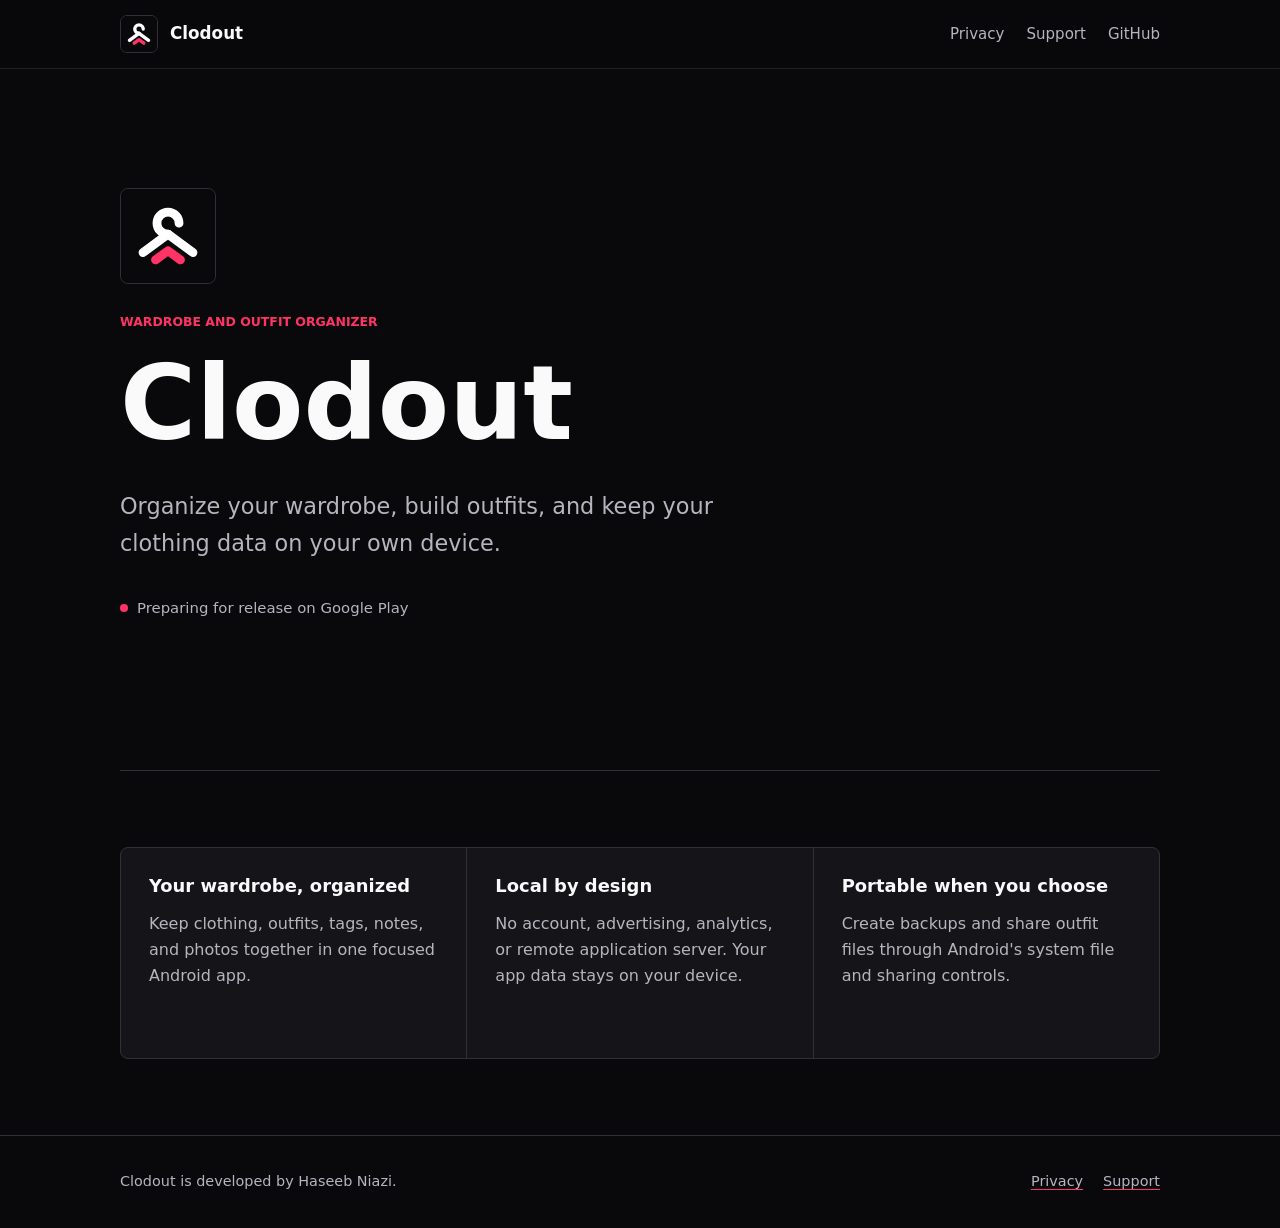
==== index.html @ 92f89fe3 "Create Clodout public website" ====
<!doctype html>
<html lang="en-US">
<head>
    <meta charset="utf-8">
    <meta name="viewport" content="width=device-width, initial-scale=1">
    <meta name="theme-color" content="#09090b">
    <meta name="description" content="Clodout is a private, local-first Android app for organizing clothing and building outfits.">
    <meta property="og:title" content="Clodout">
    <meta property="og:description" content="Organize your wardrobe. Build outfits your way.">
    <meta property="og:image" content="/assets/social-preview.png">
    <meta property="og:type" content="website">
    <title>Clodout</title>
    <link rel="icon" href="/assets/logo.svg" type="image/svg+xml">
    <link rel="stylesheet" href="/assets/styles.css">
</head>
<body>
    <a class="skip-link" href="#main">Skip to content</a>
    <header class="site-header">
        <div class="header-inner">
            <a class="brand" href="/" aria-label="Clodout home">
                <img src="/assets/logo.svg" alt="">
                <span>Clodout</span>
            </a>
            <nav class="site-nav" aria-label="Primary navigation">
                <a href="/privacy/">Privacy</a>
                <a href="/support/">Support</a>
                <a href="https://github.com/Clodout/clodout-android">GitHub</a>
            </nav>
        </div>
    </header>

    <main id="main">
        <section class="hero content">
            <img class="hero-mark" src="/assets/logo.svg" alt="Clodout hanger logo">
            <p class="eyebrow">Wardrobe and outfit organizer</p>
            <h1>Clodout</h1>
            <p class="hero-copy">Organize your wardrobe, build outfits, and keep your clothing data on your own device.</p>
            <p class="status">Preparing for release on Google Play</p>
        </section>

        <section class="feature-band content" aria-label="Clodout principles">
            <div class="feature-grid">
                <article class="feature">
                    <h2>Your wardrobe, organized</h2>
                    <p>Keep clothing, outfits, tags, notes, and photos together in one focused Android app.</p>
                </article>
                <article class="feature">
                    <h2>Local by design</h2>
                    <p>No account, advertising, analytics, or remote application server. Your app data stays on your device.</p>
                </article>
                <article class="feature">
                    <h2>Portable when you choose</h2>
                    <p>Create backups and share outfit files through Android's system file and sharing controls.</p>
                </article>
            </div>
        </section>
    </main>

    <footer class="site-footer">
        <div class="footer-inner">
            <span>Clodout is developed by Haseeb Niazi.</span>
            <div class="footer-links">
                <a href="/privacy/">Privacy</a>
                <a href="/support/">Support</a>
            </div>
        </div>
    </footer>
</body>
</html>
---- assets/styles.css ----
:root {
    color-scheme: dark;
    --background: #09090b;
    --surface: #151519;
    --surface-raised: #1e1e24;
    --text: #fafafa;
    --muted: #b5b5bf;
    --border: #303038;
    --accent: #ff3366;
    --accent-hover: #ff5c84;
    --focus: #76a9ff;
    font-family: Inter, ui-sans-serif, system-ui, -apple-system, BlinkMacSystemFont, "Segoe UI", sans-serif;
    font-synthesis: none;
}

* {
    box-sizing: border-box;
}

html {
    background: var(--background);
    scroll-behavior: smooth;
}

body {
    min-width: 320px;
    margin: 0;
    color: var(--text);
    background: var(--background);
    line-height: 1.65;
}

a {
    color: inherit;
    text-decoration-color: var(--accent);
    text-underline-offset: 0.2em;
}

a:hover {
    color: var(--accent-hover);
}

a:focus-visible {
    outline: 3px solid var(--focus);
    outline-offset: 4px;
    border-radius: 2px;
}

.skip-link {
    position: fixed;
    z-index: 10;
    top: 12px;
    left: 12px;
    padding: 10px 14px;
    color: #09090b;
    background: #ffffff;
    transform: translateY(-160%);
}

.skip-link:focus {
    transform: translateY(0);
}

.site-header {
    position: sticky;
    z-index: 5;
    top: 0;
    border-bottom: 1px solid rgba(255, 255, 255, 0.1);
    background: rgba(9, 9, 11, 0.94);
    backdrop-filter: blur(14px);
}

.header-inner,
.content,
.footer-inner {
    width: min(100% - 40px, 1040px);
    margin-inline: auto;
}

.header-inner {
    min-height: 68px;
    display: flex;
    align-items: center;
    justify-content: space-between;
    gap: 24px;
}

.brand {
    display: inline-flex;
    align-items: center;
    gap: 12px;
    font-size: 1.05rem;
    font-weight: 700;
    text-decoration: none;
}

.brand img {
    width: 38px;
    height: 38px;
    border: 1px solid var(--border);
    border-radius: 7px;
}

.site-nav {
    display: flex;
    align-items: center;
    gap: 22px;
    font-size: 0.94rem;
}

.site-nav a {
    color: var(--muted);
    text-decoration: none;
}

.site-nav a[aria-current="page"],
.site-nav a:hover {
    color: var(--text);
}

.hero {
    min-height: min(78vh, 760px);
    display: grid;
    align-content: center;
    padding-block: 72px 88px;
    border-bottom: 1px solid var(--border);
}

.hero-mark {
    width: 96px;
    height: 96px;
    margin-bottom: 28px;
    border: 1px solid var(--border);
    border-radius: 8px;
}

.eyebrow {
    margin: 0 0 12px;
    color: var(--accent);
    font-size: 0.78rem;
    font-weight: 750;
    letter-spacing: 0;
    text-transform: uppercase;
}

h1,
h2,
h3 {
    margin: 0;
    line-height: 1.15;
    letter-spacing: 0;
}

h1 {
    max-width: 780px;
    font-size: 6.5rem;
}

.hero-copy {
    max-width: 680px;
    margin: 24px 0 0;
    color: var(--muted);
    font-size: 1.4rem;
}

.status {
    display: inline-flex;
    align-items: center;
    gap: 9px;
    margin-top: 34px;
    color: var(--muted);
    font-size: 0.93rem;
}

.status::before {
    width: 8px;
    height: 8px;
    border-radius: 50%;
    background: var(--accent);
    content: "";
}

.feature-band {
    padding-block: 76px;
}

.feature-grid {
    display: grid;
    grid-template-columns: repeat(3, 1fr);
    gap: 1px;
    overflow: hidden;
    border: 1px solid var(--border);
    border-radius: 8px;
    background: var(--border);
}

.feature {
    min-height: 210px;
    padding: 28px;
    background: var(--surface);
}

.feature h2 {
    font-size: 1.12rem;
}

.feature p {
    margin: 14px 0 0;
    color: var(--muted);
}

.document {
    max-width: 760px;
    padding-block: 64px 96px;
}

.document-header {
    padding-bottom: 30px;
    border-bottom: 1px solid var(--border);
}

.document h1 {
    font-size: 4.4rem;
}

.updated {
    margin: 16px 0 0;
    color: var(--muted);
}

.document section {
    padding-top: 34px;
}

.document h2 {
    font-size: 1.45rem;
}

.document p,
.document ul {
    color: #d2d2d8;
}

.document li + li {
    margin-top: 8px;
}

.contact-box {
    margin-top: 38px;
    padding: 24px;
    border: 1px solid var(--border);
    border-radius: 8px;
    background: var(--surface);
}

.contact-box p {
    margin: 8px 0 0;
}

.site-footer {
    border-top: 1px solid var(--border);
}

.footer-inner {
    min-height: 92px;
    display: flex;
    align-items: center;
    justify-content: space-between;
    gap: 24px;
    color: var(--muted);
    font-size: 0.9rem;
}

.footer-links {
    display: flex;
    gap: 20px;
}

@media (max-width: 720px) {
    .header-inner,
    .content,
    .footer-inner {
        width: min(100% - 28px, 1040px);
    }

    .site-nav {
        gap: 14px;
        font-size: 0.88rem;
    }

    .hero {
        min-height: 680px;
        padding-block: 58px 72px;
    }

    h1 {
        font-size: 3.6rem;
    }

    .hero-copy {
        font-size: 1.15rem;
    }

    .document h1 {
        font-size: 2.6rem;
    }

    .feature-grid {
        grid-template-columns: 1fr;
    }

    .feature {
        min-height: auto;
    }

    .footer-inner {
        padding-block: 24px;
        align-items: flex-start;
        flex-direction: column;
        gap: 10px;
    }
}

@media (max-width: 600px) {
    .brand span {
        display: none;
    }

    .site-nav {
        gap: 12px;
    }

    .site-nav a:last-child {
        display: none;
    }
}

@media (prefers-reduced-motion: reduce) {
    html {
        scroll-behavior: auto;
    }
}
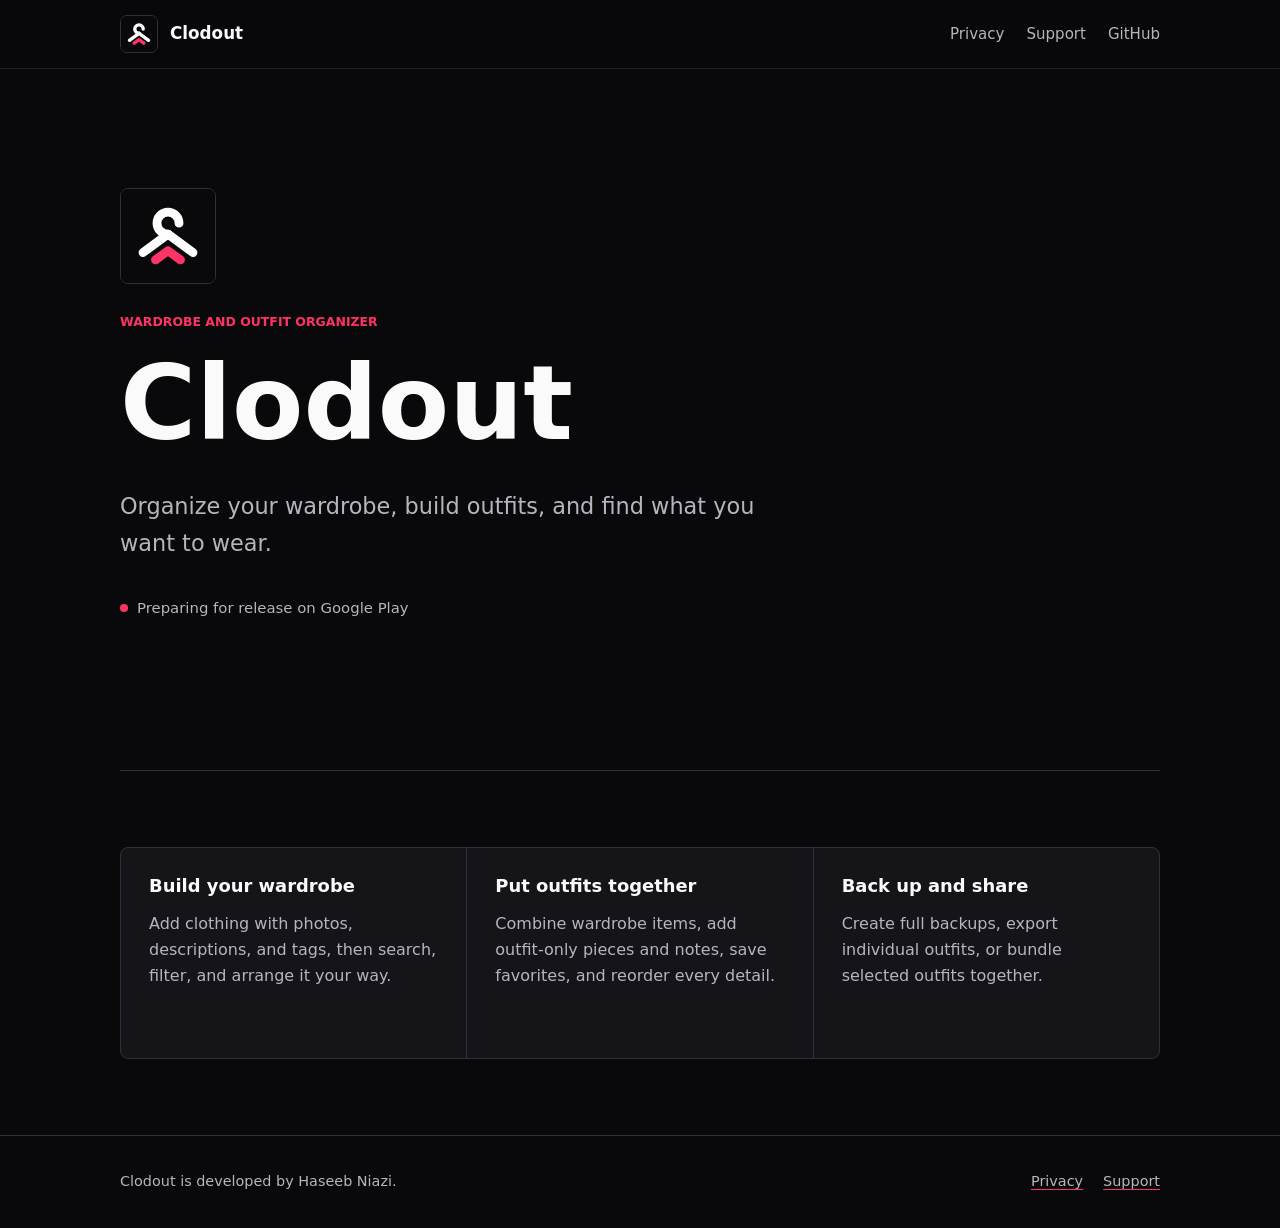
==== commit b001b94e: "Focus homepage on wardrobe organization" ====
--- a/index.html
+++ b/index.html
@@ -4,7 +4,7 @@
     <meta charset="utf-8">
     <meta name="viewport" content="width=device-width, initial-scale=1">
     <meta name="theme-color" content="#09090b">
-    <meta name="description" content="Clodout is a private, local-first Android app for organizing clothing and building outfits.">
+    <meta name="description" content="Clodout is an Android wardrobe and outfit organizer for keeping clothing organized and planning what to wear.">
     <meta property="og:title" content="Clodout">
     <meta property="og:description" content="Organize your wardrobe. Build outfits your way.">
     <meta property="og:image" content="/assets/social-preview.png">
@@ -34,23 +34,23 @@
             <img class="hero-mark" src="/assets/logo.svg" alt="Clodout hanger logo">
             <p class="eyebrow">Wardrobe and outfit organizer</p>
             <h1>Clodout</h1>
-            <p class="hero-copy">Organize your wardrobe, build outfits, and keep your clothing data on your own device.</p>
+            <p class="hero-copy">Organize your wardrobe, build outfits, and find what you want to wear.</p>
             <p class="status">Preparing for release on Google Play</p>
         </section>
 
         <section class="feature-band content" aria-label="Clodout principles">
             <div class="feature-grid">
                 <article class="feature">
-                    <h2>Your wardrobe, organized</h2>
-                    <p>Keep clothing, outfits, tags, notes, and photos together in one focused Android app.</p>
+                    <h2>Build your wardrobe</h2>
+                    <p>Add clothing with photos, descriptions, and tags, then search, filter, and arrange it your way.</p>
                 </article>
                 <article class="feature">
-                    <h2>Local by design</h2>
-                    <p>No account, advertising, analytics, or remote application server. Your app data stays on your device.</p>
+                    <h2>Put outfits together</h2>
+                    <p>Combine wardrobe items, add outfit-only pieces and notes, save favorites, and reorder every detail.</p>
                 </article>
                 <article class="feature">
-                    <h2>Portable when you choose</h2>
-                    <p>Create backups and share outfit files through Android's system file and sharing controls.</p>
+                    <h2>Back up and share</h2>
+                    <p>Create full backups, export individual outfits, or bundle selected outfits together.</p>
                 </article>
             </div>
         </section>
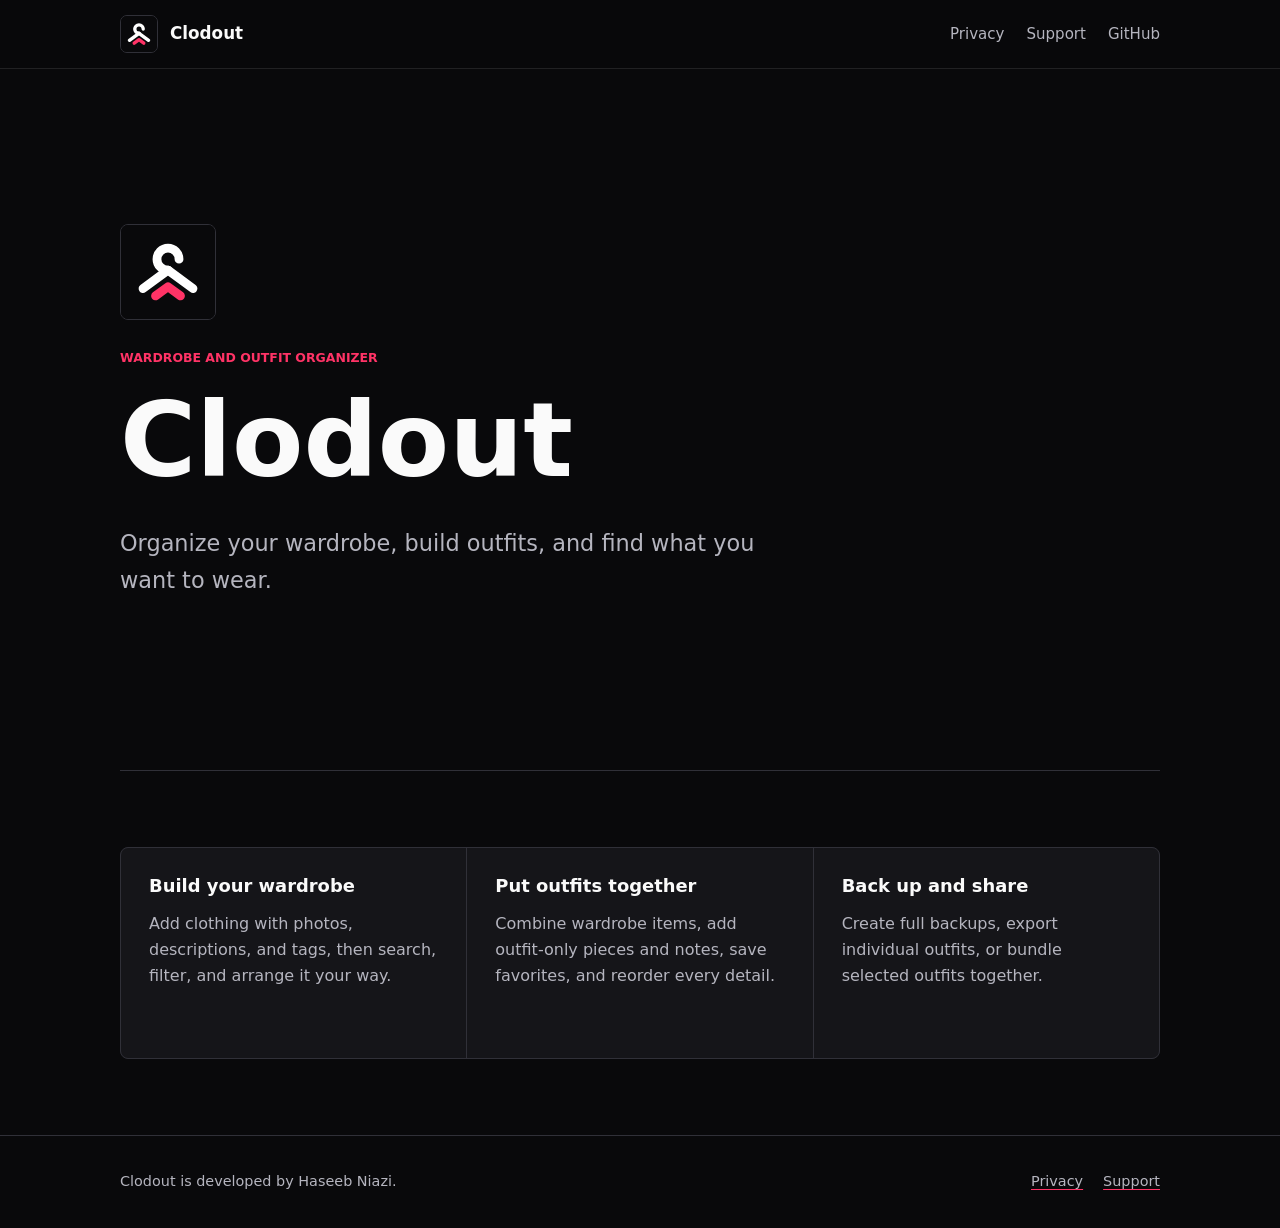
==== commit b4626a73: "Remove status message from homepage and update privacy policy date; add section on importing Clodout" ====
--- a/index.html
+++ b/index.html
@@ -4,12 +4,14 @@
     <meta charset="utf-8">
     <meta name="viewport" content="width=device-width, initial-scale=1">
     <meta name="theme-color" content="#09090b">
-    <meta name="description" content="Clodout is an Android wardrobe and outfit organizer for keeping clothing organized and planning what to wear.">
+    <meta name="description" content="Clodout is a wardrobe and outfit organizer for keeping clothing organized and planning what to wear.">
     <meta property="og:title" content="Clodout">
     <meta property="og:description" content="Organize your wardrobe. Build outfits your way.">
-    <meta property="og:image" content="/assets/social-preview.png">
+    <meta property="og:image" content="https://clodout.haseeb.ca/assets/social-preview.png">
+    <meta property="og:url" content="https://clodout.haseeb.ca/">
     <meta property="og:type" content="website">
     <title>Clodout</title>
+    <link rel="canonical" href="https://clodout.haseeb.ca/">
     <link rel="icon" href="/assets/logo.svg" type="image/svg+xml">
     <link rel="stylesheet" href="/assets/styles.css">
 </head>
@@ -24,7 +26,7 @@
             <nav class="site-nav" aria-label="Primary navigation">
                 <a href="/privacy/">Privacy</a>
                 <a href="/support/">Support</a>
-                <a href="https://github.com/Clodout/clodout-android">GitHub</a>
+                <a href="https://github.com/Clodout">GitHub</a>
             </nav>
         </div>
     </header>
@@ -35,7 +37,6 @@
             <p class="eyebrow">Wardrobe and outfit organizer</p>
             <h1>Clodout</h1>
             <p class="hero-copy">Organize your wardrobe, build outfits, and find what you want to wear.</p>
-            <p class="status">Preparing for release on Google Play</p>
         </section>
 
         <section class="feature-band content" aria-label="Clodout principles">
--- a/assets/styles.css
+++ b/assets/styles.css
@@ -163,23 +163,6 @@
     font-size: 1.4rem;
 }
 
-.status {
-    display: inline-flex;
-    align-items: center;
-    gap: 9px;
-    margin-top: 34px;
-    color: var(--muted);
-    font-size: 0.93rem;
-}
-
-.status::before {
-    width: 8px;
-    height: 8px;
-    border-radius: 50%;
-    background: var(--accent);
-    content: "";
-}
-
 .feature-band {
     padding-block: 76px;
 }
